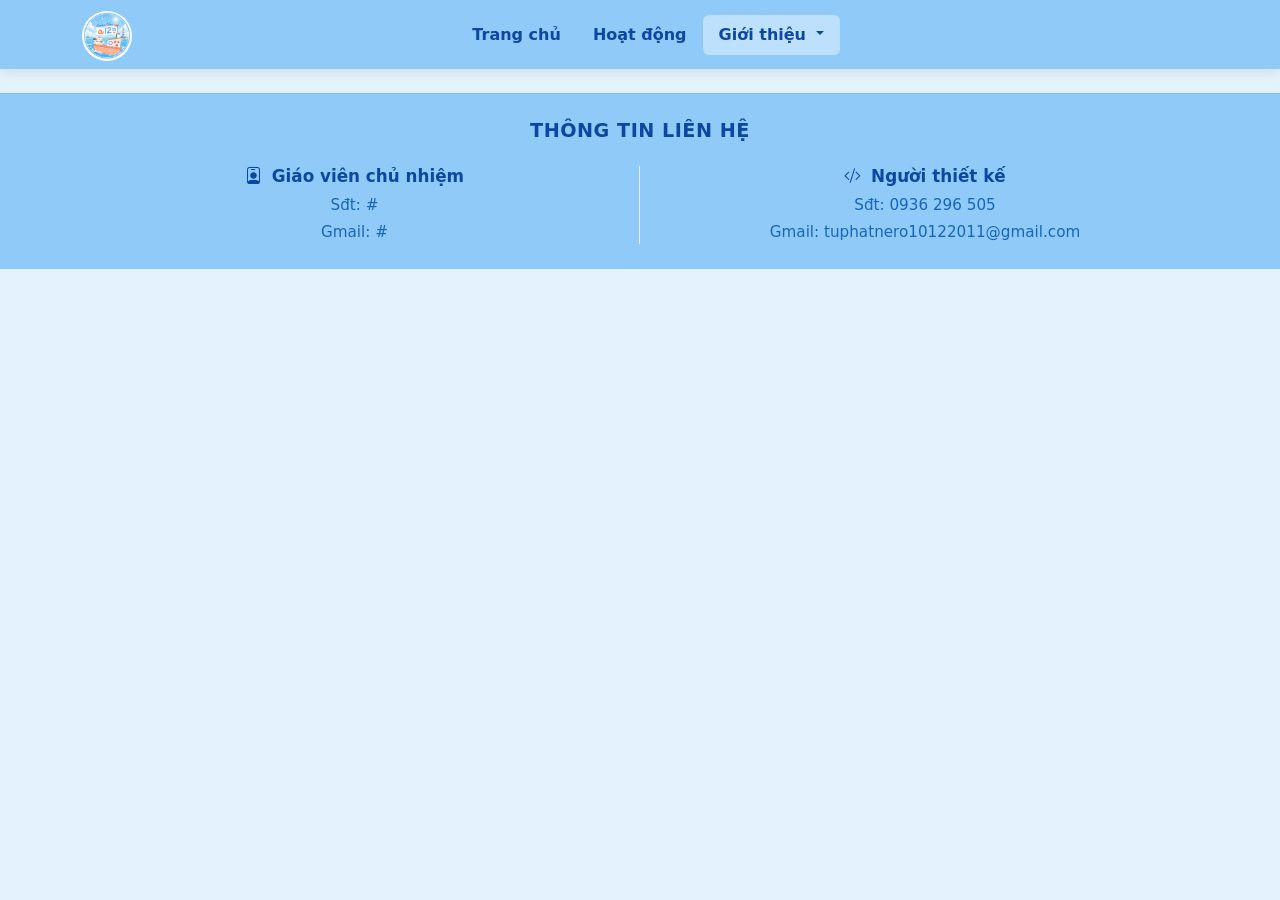
==== html/detail-gvcn.html @ 08c6d518 "Giao diện cơ bản của Trang chủ" ====
<!DOCTYPE html>
<html lang="vi">

<head>
  <meta charset="UTF-8">
  <meta name="viewport" content="width=device-width, initial-scale=1.0">
  <title>Trang chủ - Lớp 10A12</title>
  <!-- Bootstrap Icons -->
  <link rel="stylesheet" href="https://cdn.jsdelivr.net/npm/bootstrap-icons@1.13.1/font/bootstrap-icons.min.css">
  <!-- Bootstrap CSS -->
  <link href="https://cdn.jsdelivr.net/npm/bootstrap@5.3.8/dist/css/bootstrap.min.css" rel="stylesheet"
    integrity="sha384-sRIl4kxILFvY47J16cr9ZwB07vP4J8+LH7qKQnuqkuIAvNWLzeN8tE5YBujZqJLB" crossorigin="anonymous">

  <!-- Link CSS cá nhân (Hãy đảm bảo đường dẫn này trỏ đúng tới file CSS của bạn) -->
  <link rel="stylesheet" href="../css/global.css">
  <link rel="stylesheet" href="../css/index.css">
  <link rel="icon" href="../assets/img/logo lớp.png" type="image/x-icon">
</head>

<body class="custom-body-bg">

  <!-- HEADER / NAVBAR -->
  <nav class="navbar navbar-expand-lg custom-navbar sticky-top">
    <div class="container">
      <!-- Logo bên trái -->
      <a class="navbar-brand py-0" href="#">
        <img src="../assets/img/logo lớp.png" alt="Logo Lớp 10A12" width="50" height="50"
          class="d-inline-block align-text-top rounded-circle">
      </a>

      <!-- Nút Toggle Mobile -->
      <button class="navbar-toggler custom-toggler" type="button" data-bs-toggle="collapse"
        data-bs-target="#navbar10A12" aria-controls="navbar10A12" aria-expanded="false" aria-label="Toggle navigation">
        <span class="navbar-toggler-icon"></span>
      </button>

      <!-- Menu chính giữa -->
      <div class="collapse navbar-collapse justify-content-center" id="navbar10A12">
        <ul class="navbar-nav mb-2 mb-lg-0">

          <li class="nav-item">
            <a class="nav-link custom-nav-link " href="index-TC.html">Trang chủ</a>
          </li>

          <li class="nav-item">
            <a class="nav-link custom-nav-link" href="index-HĐ.html">Hoạt động</a>
          </li>

          <!-- Menu Giới thiệu -->
          <li class="nav-item dropdown custom-dropdown">
            <a class="nav-link custom-nav-link dropdown-toggle active" href="#" role="button">
              Giới thiệu
            </a>
            <ul class="dropdown-menu custom-dropdown-menu">
              <li><a class="dropdown-item custom-dropdown-item active" href="detail-gvcn.html">GVCN</a></li>

              <!-- Submenu: Ban Cán Sự -->
              <li class="custom-submenu-container">
                <a class="dropdown-item custom-dropdown-item d-flex justify-content-between align-items-center"
                  href="#">
                  Ban Cán Sự <i class="bi bi-chevron-right ms-2 fs-7"></i>
                </a>
                <ul class="dropdown-menu custom-submenu">
                  <li><a class="dropdown-item custom-dropdown-item" href="#">Lớp Trưởng</a></li>
                  <li><a class="dropdown-item custom-dropdown-item" href="#">Bí Thư</a></li>
                  <li><a class="dropdown-item custom-dropdown-item" href="#">Lớp Phó Học Tập</a></li>
                  <li><a class="dropdown-item custom-dropdown-item" href="#">Lớp Phó Lao Động</a></li>
                  <li><a class="dropdown-item custom-dropdown-item" href="#">Lớp Phó Trật Tự</a></li>
                  <li><a class="dropdown-item custom-dropdown-item" href="#">Lớp Phó Văn Thể Mỹ</a></li>
                  <li><a class="dropdown-item custom-dropdown-item" href="#">Thủ Quỹ</a></li>
                </ul>
              </li>

              <!-- Submenu: Tổ -->
              <li class="custom-submenu-container">
                <a class="dropdown-item custom-dropdown-item d-flex justify-content-between align-items-center"
                  href="#">
                  Tổ <i class="bi bi-chevron-right ms-2 fs-7"></i>
                </a>
                <ul class="dropdown-menu custom-submenu">
                  <li><a class="dropdown-item custom-dropdown-item" href="#">Tổ 1</a></li>
                  <li><a class="dropdown-item custom-dropdown-item" href="detail-T2.html">Tổ 2</a></li>
                  <li><a class="dropdown-item custom-dropdown-item" href="#">Tổ 3</a></li>
                  <li><a class="dropdown-item custom-dropdown-item" href="#">Tổ 4</a></li>
                </ul>
              </li>
            </ul>
          </li>

        </ul>
      </div>

      <div class="d-none d-lg-block" style="width: 50px;"></div>
    </div>
  </nav>
  <main class="container my-4">
    
        <!-- Nội dung trang chủ của bạn sẽ viết ở đây -->
    </main>

    <!-- FOOTER (ĐƯỢC THÊM MỚI) -->
    <footer class="custom-footer">
        <div class="container text-center">
            <!-- Tiêu đề Thông tin liên hệ -->
            <div class="row mb-3">
                <div class="col-12">
                    <h5 class="footer-title">Thông tin liên hệ</h5>
                </div>
            </div>

            <!-- Chia làm 2 cột: GVCN bên trái & Người thiết kế bên phải -->
            <div class="row g-4">
                <!-- Cột Giáo viên chủ nhiệm -->
                <div class="col-6 col-md-6 border-end border-light-subtle">
                    <h6 class="footer-subtitle"><i class="bi bi-person-badge me-1"></i> Giáo viên chủ nhiệm</h6>
                    <p class="footer-info-item mb-1">Sđt: #</p>
                    <p class="footer-info-item mb-0">Gmail: #</p>
                </div>

                <!-- Cột Người thiết kế -->
                <div class="col-6 col-md-6">
                    <h6 class="footer-subtitle"><i class="bi bi-code-slash me-1"></i> Người thiết kế</h6>
                    <p class="footer-info-item mb-1">Sđt: 0936 296 505</p>
                    <p class="footer-info-item mb-0">Gmail: tuphatnero10122011@gmail.com</p>
                </div>
            </div>
        </div>
    </footer>

  <!-- Bootstrap JS -->
  <script src="https://cdn.jsdelivr.net/npm/bootstrap@5.3.8/dist/js/bootstrap.bundle.min.js"
    integrity="sha384-FKyoEForCGlyvwx9Hj09JcYn3nv7wiPVlz7YYwJrWVcXK/BmnVDxM+D2scQbITxI"
    crossorigin="anonymous"></script>
</body>

</html>
---- css/global.css ----
/* ==========================================
   GLOBAL.CSS - CẤU HÌNH HEADER VÀ FOOTER
   Bảng màu Palette: #E3F2FD | #90CAF9 | #2196F3 | #0D47A1
   ========================================== */

/* 1. Nền toàn trang */
body.custom-body-bg {
    background-color: #E3F2FD !important;
    /* Đã bỏ min-height và display flex để Footer trôi tự nhiên theo nội dung */
}

/* 2. Header / Navbar (Màu thứ 2: #90CAF9) */
.custom-navbar {
    background-color: #90CAF9 !important;
    box-shadow: 0 4px 10px rgba(0, 0, 0, 0.08);
}

.custom-nav-link {
    color: #0D47A1 !important;
    font-weight: 600;
    padding: 8px 16px !important;
    border-radius: 6px;
    transition: all 0.2s ease;
}

.custom-nav-link:hover,
.custom-nav-link.active {
    background-color: rgba(255, 255, 255, 0.4);
    color: #0D47A1 !important;
}

/* 3. Dropdown Menu Cấp 1 (Màu thứ 3: #2196F3) */
.custom-dropdown-menu {
    background-color: #2196F3 !important;
    border: none !important;
    border-radius: 8px;
    box-shadow: 0 6px 16px rgba(0, 0, 0, 0.15);
    padding: 6px 0;
}

.custom-dropdown-item {
    color: #ffffff !important;
    padding: 9px 18px;
    font-weight: 500;
    font-size: 0.95rem;
    transition: background-color 0.2s ease;
}

.custom-dropdown-item:hover {
    background-color: rgba(255, 255, 255, 0.2) !important;
    color: #ffffff !important;
}

/* 4. Dropdown Submenu Cấp 2 - Mở sang phải (Màu thứ 4: #0D47A1) */
.custom-submenu {
    background-color: #0D47A1 !important;
    border: none !important;
    border-radius: 8px;
    box-shadow: 0 6px 16px rgba(0, 0, 0, 0.25);
    padding: 6px 0;
}

/* Cơ chế Hover mở Submenu */
@media (min-width: 992px) {
    .custom-dropdown:hover > .custom-dropdown-menu {
        display: block !important;
        margin-top: 0;
    }

    .custom-submenu-container {
        position: relative;
    }

    .custom-submenu-container > .custom-submenu {
        display: none !important;
        position: absolute !important;
        left: 100% !important;
        top: 0 !important;
        margin-top: -6px !important;
        min-width: 190px;
    }

    .custom-submenu-container:hover > .custom-submenu {
        display: block !important;
    }
}

.custom-toggler {
    border-color: #0D47A1 !important;
}

/* ==========================================
   5. FOOTER (MÀU GIỐNG HEADER & TRÔI THEO NỘI DUNG)
   ========================================== */

footer.custom-footer {
    background-color: #90CAF9 !important; /* Đổi thành màu xanh giống Header */
    color: #0D47A1;                       /* Chữ màu xanh đậm cho nổi bật */
    padding: 25px 0;
    border-top: 1px solid rgba(13, 71, 161, 0.1);
}

.footer-title {
    font-size: 1.2rem;
    font-weight: 700;
    text-transform: uppercase;
    letter-spacing: 0.5px;
    color: #0D47A1;
}

.footer-subtitle {
    font-size: 1.05rem;
    font-weight: 700;
    margin-bottom: 8px;
    color: #0D47A1;
}

.footer-info-item {
    font-size: 0.95rem;
    margin-bottom: 4px;
    color: #1565C0;
    font-weight: 500;
}

.footer-info-item a {
    color: #1565C0;
    text-decoration: none;
    transition: color 0.2s ease;
}

.footer-info-item a:hover {
    color: #0D47A1;
    text-decoration: underline;
}
---- css/index.css ----
/* ==========================================
   INDEX.CSS - TÙY CHỈNH DÀNH RIÊNG CHO TRANG CHỦ
   ========================================== */

/* Ví dụ: Phần Banner giới thiệu lớp ở trang chủ */
.hero-banner {
    padding: 60px 0;
    text-align: center;
    color: #0D47A1;
}

.hero-title {
    font-size: 2.5rem;
    font-weight: 700;
    margin-bottom: 15px;
}

/* Ví dụ: Khung chứa tin tức / hoạt động nổi bật */
.featured-card {
    background-color: #ffffff;
    border-radius: 12px;
    border: 1px solid #90CAF9;
    transition: transform 0.2s ease;
}

.featured-card:hover {
    transform: translateY(-5px);
}
/* ==========================================
   INDEX.CSS - NỘI DUNG TRANG CHỦ
   ========================================== */

/* Thẻ div khung chào mừng */
.welcome-box {
    background-color: #0D47A1; /* Màu xanh đậm nổi bật tương phản nền nhạt */
    border-radius: 16px;       /* Bo tròn góc khung */
    box-shadow: 0 6px 18px rgba(13, 71, 161, 0.2);
}

/* Tiêu đề chính: Tự động thu phóng để không bao giờ bị xuống dòng */
.welcome-title {
    font-family: 'Times New Roman', Times, serif;
    font-weight: 800;
    font-size: clamp(1.5rem, 5.7vw, 3.3rem); 
    letter-spacing: 0.5px;
    text-shadow: 0 2px 4px rgba(0, 0, 0, 0.2);
}

/* Dòng Năm học */
.school-year {
    font-size: clamp(0.9rem, 2vw, 1.25rem);
    font-weight: 500;
    color: #90CAF9;            /* Màu xanh nhạt giúp làm dịu và nổi bật chữ */
    letter-spacing: 1px;
}

/* ==========================================
   KHUNG GIÁO VIÊN CHỦ NHIỆM
   ========================================== */
.gvcn-card {
    background: linear-gradient(135deg, #0D47A1 0%, #1565C0 100%); /* Nền xanh đậm theo tông trang */
    max-width: 650px;
    border-radius: 20px;
    box-shadow: 0 8px 24px rgba(13, 71, 161, 0.2);
    border: 1px solid rgba(255, 255, 255, 0.15);
}

/* Ảnh đại diện tròn có viền trắng nổi */
.gvcn-avatar-wrapper {
    display: inline-block;
}

.gvcn-avatar {
    width: 120px;
    height: 120px;
    object-fit: cover;
    border-radius: 50%; /* Làm hình tròn */
    border: 4px solid #ffffff;
    box-shadow: 0 4px 12px rgba(0, 0, 0, 0.25);
}

.gvcn-name {
    color: #ffffff;
    font-weight: 700;
    font-size: 1.6rem;
}

.custom-badge {
    background-color: #2196F3 !important; /* Màu nổi theo palette */
    color: #ffffff;
    padding: 6px 16px;
    border-radius: 20px;
    font-size: 0.85rem;
    font-weight: 600;
}

.gvcn-quote {
    color: #E3F2FD;
    font-style: italic;
    font-size: 0.95rem;
}

/* ==========================================
   SƠ ĐỒ LỚP HỌC (DẠNG BÀN ĐÔI 2 CỘT)
   ========================================== */
.section-title {
    color: #0D47A1;
    font-weight: 700;
    font-size: 1.35rem;
}

.group-column {
    background-color: #ffffff;
    border-radius: 14px;
    overflow: hidden;
    box-shadow: 0 4px 12px rgba(13, 71, 161, 0.08);
    border: 1px solid #90CAF9;
    height: 100%;
}

/* Header tiêu đề của từng Tổ */
.group-header {
    background-color: #2196F3;
    color: #ffffff;
    text-align: center;
    padding: 10px 8px;
    font-weight: 700;
    font-size: 0.95rem;
}

/* Khung sơ đồ xếp bàn */
.seating-grid {
    padding: 10px;
    display: flex;
    flex-direction: column;
    gap: 8px;
}

/* Mỗi dãy/hàng bàn học gồm 2 vị trí ngồi */
.seat-row {
    display: flex;
    gap: 6px;
}

/* Ô học sinh */
.seat {
    flex: 1;
    background-color: #E3F2FD;
    color: #0D47A1;
    font-weight: 600;
    font-size: 0.85rem;
    padding: 8px 4px;
    text-align: center;
    border-radius: 6px;
    border: 1px solid #BBDEFB;
    display: flex;
    align-items: center;
    justify-content: center;
    min-height: 40px;
    transition: all 0.2s ease;
}

.seat:hover {
    background-color: #90CAF9;
    transform: translateY(-2px);
}

/* Chỗ trống không có người ngồi */
.empty-seat {
    background-color: transparent;
    border: 1px dashed #E0E0E0;
    pointer-events: none;
}
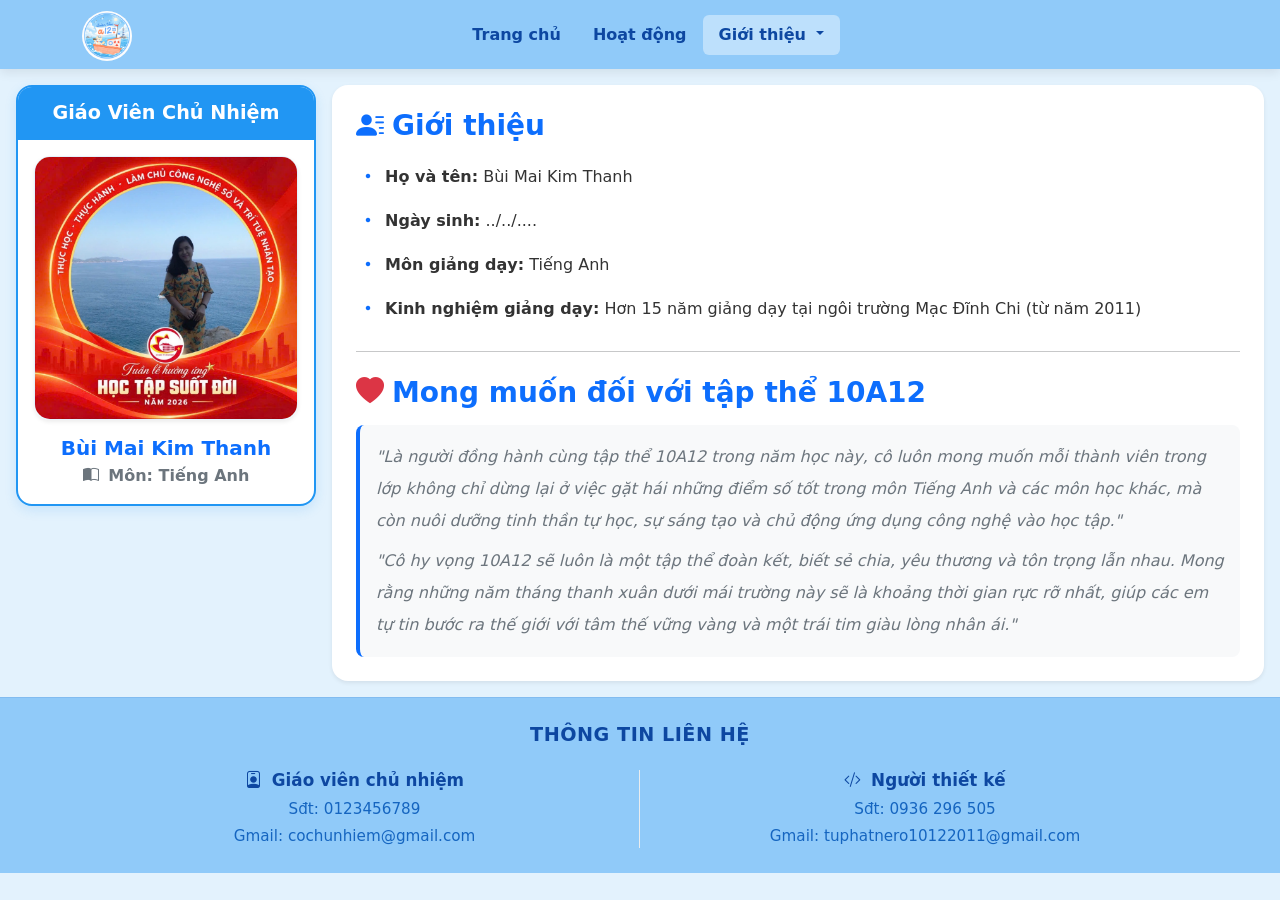
==== commit 4721af62: "Thêm giao diện trang gvcn" ====
--- a/html/detail-gvcn.html
+++ b/html/detail-gvcn.html
@@ -4,16 +4,16 @@
 <head>
   <meta charset="UTF-8">
   <meta name="viewport" content="width=device-width, initial-scale=1.0">
-  <title>Trang chủ - Lớp 10A12</title>
+  <title>Giáo Viên Chủ Nhiệm - Lớp 10A12</title>
   <!-- Bootstrap Icons -->
   <link rel="stylesheet" href="https://cdn.jsdelivr.net/npm/bootstrap-icons@1.13.1/font/bootstrap-icons.min.css">
   <!-- Bootstrap CSS -->
   <link href="https://cdn.jsdelivr.net/npm/bootstrap@5.3.8/dist/css/bootstrap.min.css" rel="stylesheet"
     integrity="sha384-sRIl4kxILFvY47J16cr9ZwB07vP4J8+LH7qKQnuqkuIAvNWLzeN8tE5YBujZqJLB" crossorigin="anonymous">
 
-  <!-- Link CSS cá nhân (Hãy đảm bảo đường dẫn này trỏ đúng tới file CSS của bạn) -->
+  <!-- Link CSS -->
   <link rel="stylesheet" href="../css/global.css">
-  <link rel="stylesheet" href="../css/index.css">
+  <link rel="stylesheet" href="../css/gvcn.css">
   <link rel="icon" href="../assets/img/logo lớp.png" type="image/x-icon">
 </head>
 
@@ -22,42 +22,32 @@
   <!-- HEADER / NAVBAR -->
   <nav class="navbar navbar-expand-lg custom-navbar sticky-top">
     <div class="container">
-      <!-- Logo bên trái -->
       <a class="navbar-brand py-0" href="#">
         <img src="../assets/img/logo lớp.png" alt="Logo Lớp 10A12" width="50" height="50"
           class="d-inline-block align-text-top rounded-circle">
       </a>
 
-      <!-- Nút Toggle Mobile -->
       <button class="navbar-toggler custom-toggler" type="button" data-bs-toggle="collapse"
         data-bs-target="#navbar10A12" aria-controls="navbar10A12" aria-expanded="false" aria-label="Toggle navigation">
         <span class="navbar-toggler-icon"></span>
       </button>
 
-      <!-- Menu chính giữa -->
       <div class="collapse navbar-collapse justify-content-center" id="navbar10A12">
         <ul class="navbar-nav mb-2 mb-lg-0">
-
           <li class="nav-item">
-            <a class="nav-link custom-nav-link " href="index-TC.html">Trang chủ</a>
+            <a class="nav-link custom-nav-link" href="index-TC.html">Trang chủ</a>
           </li>
-
           <li class="nav-item">
             <a class="nav-link custom-nav-link" href="index-HĐ.html">Hoạt động</a>
           </li>
-
-          <!-- Menu Giới thiệu -->
           <li class="nav-item dropdown custom-dropdown">
             <a class="nav-link custom-nav-link dropdown-toggle active" href="#" role="button">
               Giới thiệu
             </a>
             <ul class="dropdown-menu custom-dropdown-menu">
               <li><a class="dropdown-item custom-dropdown-item active" href="detail-gvcn.html">GVCN</a></li>
-
-              <!-- Submenu: Ban Cán Sự -->
               <li class="custom-submenu-container">
-                <a class="dropdown-item custom-dropdown-item d-flex justify-content-between align-items-center"
-                  href="#">
+                <a class="dropdown-item custom-dropdown-item d-flex justify-content-between align-items-center" href="#">
                   Ban Cán Sự <i class="bi bi-chevron-right ms-2 fs-7"></i>
                 </a>
                 <ul class="dropdown-menu custom-submenu">
@@ -70,11 +60,8 @@
                   <li><a class="dropdown-item custom-dropdown-item" href="#">Thủ Quỹ</a></li>
                 </ul>
               </li>
-
-              <!-- Submenu: Tổ -->
               <li class="custom-submenu-container">
-                <a class="dropdown-item custom-dropdown-item d-flex justify-content-between align-items-center"
-                  href="#">
+                <a class="dropdown-item custom-dropdown-item d-flex justify-content-between align-items-center" href="#">
                   Tổ <i class="bi bi-chevron-right ms-2 fs-7"></i>
                 </a>
                 <ul class="dropdown-menu custom-submenu">
@@ -86,46 +73,93 @@
               </li>
             </ul>
           </li>
-
         </ul>
       </div>
-
       <div class="d-none d-lg-block" style="width: 50px;"></div>
     </div>
   </nav>
-  <main class="container my-4">
-    
-        <!-- Nội dung trang chủ của bạn sẽ viết ở đây -->
-    </main>
 
-    <!-- FOOTER (ĐƯỢC THÊM MỚI) -->
-    <footer class="custom-footer">
-        <div class="container text-center">
-            <!-- Tiêu đề Thông tin liên hệ -->
-            <div class="row mb-3">
-                <div class="col-12">
-                    <h5 class="footer-title">Thông tin liên hệ</h5>
-                </div>
+  <!-- MAIN CONTAINER (Bố cục 2 bên) -->
+  <main class="container-fluid py-3 px-3">
+    <div class="row g-3">
+      
+      <!-- CỘT BÊN TRÁI: KHUNG THÔNG TIN GVCN (CỐ ĐỊNH KHI CUỘN) -->
+      <div class="col-12 col-lg-4 col-xl-3">
+        <div class="gvcn-card-container">
+          <!-- Ô tiêu đề -->
+          <div class="gvcn-card-header">
+            <span>Giáo Viên Chủ Nhiệm</span>
+          </div>
+
+          <!-- Nội dung ảnh & Thông tin ngắn -->
+          <div class="gvcn-card-body text-center p-3">
+            <div class="gvcn-avatar-wrapper mb-3">
+              <img src="../assets/img/gvcn.jpg" alt="Cô Bùi Mai Kim Thanh" class="img-fluid rounded-4 shadow-sm gvcn-img">
             </div>
+            <h5 class="fw-bold text-primary mb-1">Bùi Mai Kim Thanh</h5>
+            <p class="text-secondary fw-semibold mb-0"><i class="bi bi-book-half me-1"></i> Môn: Tiếng Anh</p>
+          </div>
+        </div>
+      </div>
 
-            <!-- Chia làm 2 cột: GVCN bên trái & Người thiết kế bên phải -->
-            <div class="row g-4">
-                <!-- Cột Giáo viên chủ nhiệm -->
-                <div class="col-6 col-md-6 border-end border-light-subtle">
-                    <h6 class="footer-subtitle"><i class="bi bi-person-badge me-1"></i> Giáo viên chủ nhiệm</h6>
-                    <p class="footer-info-item mb-1">Sđt: #</p>
-                    <p class="footer-info-item mb-0">Gmail: #</p>
-                </div>
+      <!-- CỘT BÊN PHẢI: CHI TIẾT GIỚI THIỆU & MONG MỐN -->
+      <div class="col-12 col-lg-8 col-xl-9">
+        <div class="bg-white p-4 rounded-4 shadow-sm h-100">
+          
+          <!-- Phần Giới thiệu -->
+          <section class="mb-4">
+            <h3 class="fw-bold text-primary mb-3"><i class="bi bi-person-lines-fill me-2"></i>Giới thiệu</h3>
+            <ul class="list-unstyled gvcn-info-list fs-6">
+              <li class="mb-2"><i class="bi bi-dot text-primary fs-4 align-middle"></i> <strong>Họ và tên:</strong> Bùi Mai Kim Thanh</li>
+              <li class="mb-2"><i class="bi bi-dot text-primary fs-4 align-middle"></i> <strong>Ngày sinh:</strong> ../../....</li>
+              <li class="mb-2"><i class="bi bi-dot text-primary fs-4 align-middle"></i> <strong>Môn giảng dạy:</strong> Tiếng Anh</li>
+              <li class="mb-2"><i class="bi bi-dot text-primary fs-4 align-middle"></i> <strong>Kinh nghiệm giảng dạy:</strong> Hơn 15 năm giảng dạy tại ngôi trường Mạc Đĩnh Chi (từ năm 2011)</li>
+            </ul>
+          </section>
 
-                <!-- Cột Người thiết kế -->
-                <div class="col-6 col-md-6">
-                    <h6 class="footer-subtitle"><i class="bi bi-code-slash me-1"></i> Người thiết kế</h6>
-                    <p class="footer-info-item mb-1">Sđt: 0936 296 505</p>
-                    <p class="footer-info-item mb-0">Gmail: tuphatnero10122011@gmail.com</p>
-                </div>
+          <hr class="my-4">
+
+          <!-- Phần Mong muốn -->
+          <section>
+            <h3 class="fw-bold text-primary mb-3"><i class="bi bi-heart-fill text-danger me-2"></i>Mong muốn đối với tập thể 10A12</h3>
+            <div class="gvcn-quote-box p-3 rounded-3 bg-light border-start border-4 border-primary">
+              <p class="lh-lg text-secondary mb-2">
+                "Là người đồng hành cùng tập thể 10A12 trong năm học này, cô luôn mong muốn mỗi thành viên trong lớp không chỉ dừng lại ở việc gặt hái những điểm số tốt trong môn Tiếng Anh và các môn học khác, mà còn nuôi dưỡng tinh thần tự học, sự sáng tạo và chủ động ứng dụng công nghệ vào học tập."
+              </p>
+              <p class="lh-lg text-secondary mb-0">
+                "Cô hy vọng 10A12 sẽ luôn là một tập thể đoàn kết, biết sẻ chia, yêu thương và tôn trọng lẫn nhau. Mong rằng những năm tháng thanh xuân dưới mái trường này sẽ là khoảng thời gian rực rỡ nhất, giúp các em tự tin bước ra thế giới với tâm thế vững vàng và một trái tim giàu lòng nhân ái."
+              </p>
             </div>
+          </section>
+
         </div>
-    </footer>
+      </div>
+
+    </div>
+  </main>
+
+  <!-- FOOTER -->
+  <footer class="custom-footer mt-auto">
+    <div class="container text-center">
+      <div class="row mb-3">
+        <div class="col-12">
+          <h5 class="footer-title">Thông tin liên hệ</h5>
+        </div>
+      </div>
+      <div class="row g-4">
+        <div class="col-6 col-md-6 border-end border-light-subtle">
+          <h6 class="footer-subtitle"><i class="bi bi-person-badge me-1"></i> Giáo viên chủ nhiệm</h6>
+          <p class="footer-info-item mb-1">Sđt: 0123456789</p>
+          <p class="footer-info-item mb-0">Gmail: cochunhiem@gmail.com</p>
+        </div>
+        <div class="col-6 col-md-6">
+          <h6 class="footer-subtitle"><i class="bi bi-code-slash me-1"></i> Người thiết kế</h6>
+          <p class="footer-info-item mb-1">Sđt: 0936 296 505</p>
+          <p class="footer-info-item mb-0">Gmail: tuphatnero10122011@gmail.com</p>
+        </div>
+      </div>
+    </div>
+  </footer>
 
   <!-- Bootstrap JS -->
   <script src="https://cdn.jsdelivr.net/npm/bootstrap@5.3.8/dist/js/bootstrap.bundle.min.js"
--- a/css/gvcn.css
+++ b/css/gvcn.css
@@ -0,0 +1,52 @@
+/* ==========================================
+   CSS TRANG GIÁO VIÊN CHỦ NHIỆM (DETAIL-GVCN)
+   ========================================== */
+
+/* Khung chứa Card GVCN ghim cố định bên trái khi cuộn */
+@media (min-width: 992px) {
+  .gvcn-card-container {
+    position: sticky;
+    top: 70px; /* Cách Header khoảng 10px */
+    max-height: calc(100vh - 80px); /* Luôn cách mép dưới khoảng 10px */
+    overflow-y: auto;
+  }
+}
+
+/* Khung viền tổng thể */
+.gvcn-card-container {
+  background-color: #ffffff;
+  border: 2px solid #2196f3;
+  border-radius: 16px;
+  overflow: hidden;
+  box-shadow: 0 4px 12px rgba(33, 150, 243, 0.15);
+}
+
+/* Header của khung GVCN */
+.gvcn-card-header {
+  background-color: #2196f3;
+  color: #ffffff;
+  font-weight: 700;
+  font-size: 1.2rem;
+  padding: 12px 16px;
+  text-align: center;
+  user-select: none;
+}
+
+/* Hình ảnh cô GVCN */
+.gvcn-img {
+  width: 100%;
+  max-height: 320px;
+  object-fit: cover;
+  border: 1px solid #e3f2fd;
+}
+
+/* Danh sách gạch đầu dòng phần giới thiệu */
+.gvcn-info-list li {
+  color: #333333;
+}
+
+/* Khung trích dẫn mong muốn */
+.gvcn-quote-box {
+  background-color: #f8f9fa;
+  font-style: italic;
+}
